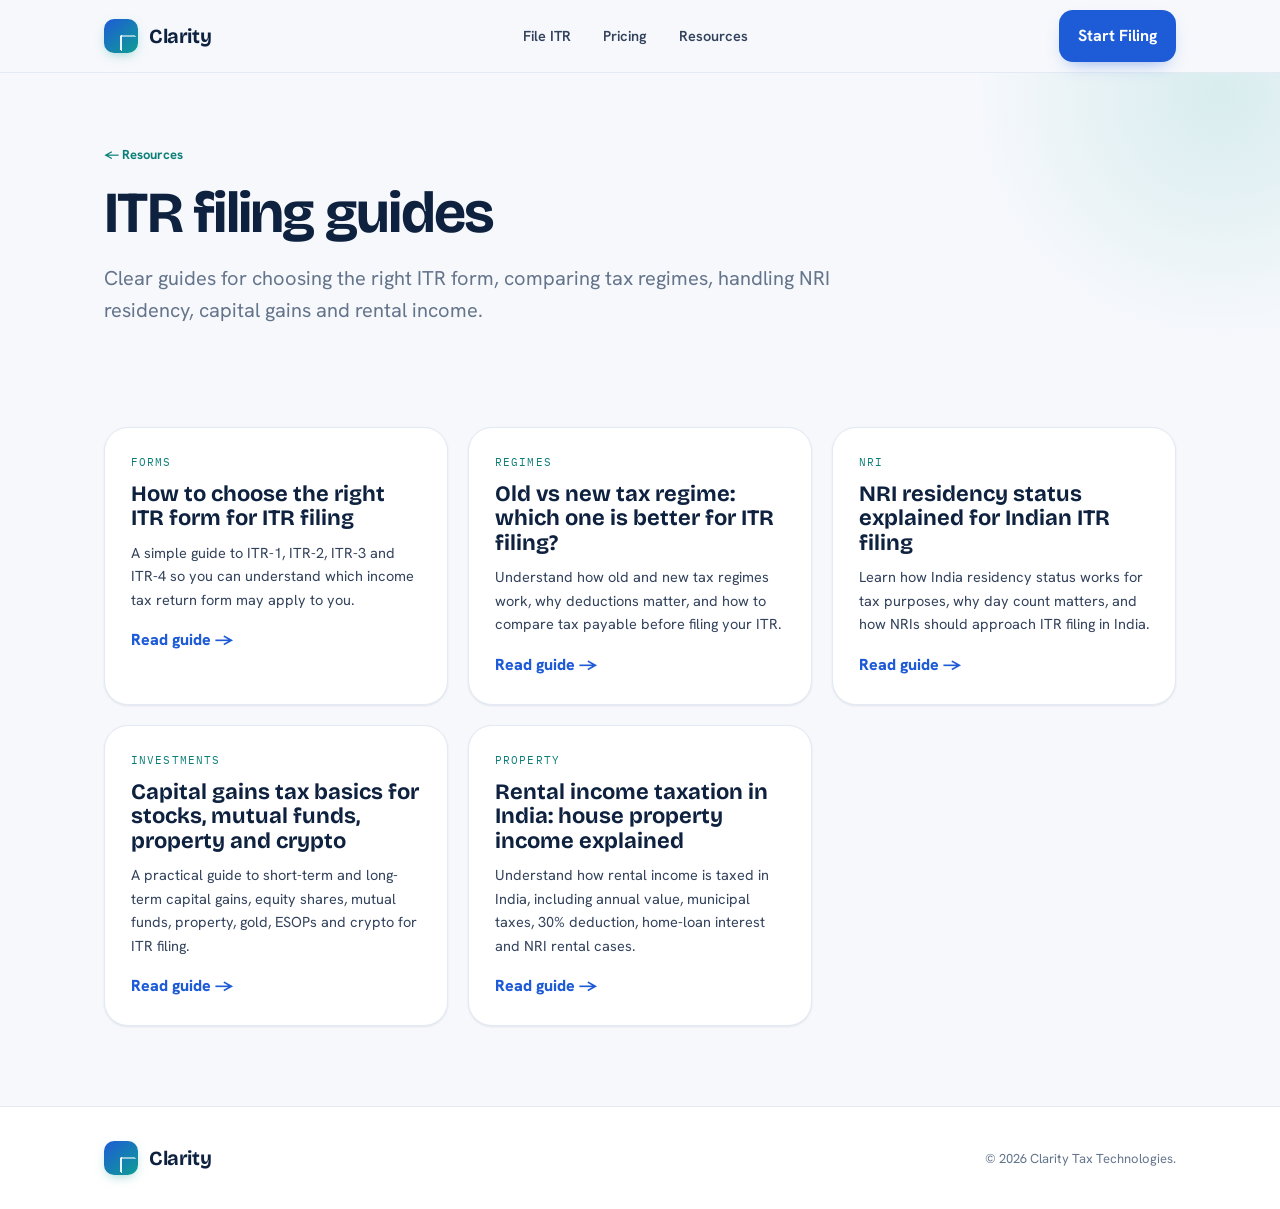
==== articles/index.html @ 89c98901 "Add files via upload" ====
<!DOCTYPE html><html lang="en"><head><meta charset="UTF-8"><meta name="viewport" content="width=device-width, initial-scale=1.0"><title>ITR filing guides | Clarity</title><meta name="description" content="Simple guides on ITR forms, old vs new regime, NRI residency, capital gains and rental income taxation in India."><link rel="preconnect" href="https://fonts.googleapis.com"><link rel="preconnect" href="https://fonts.gstatic.com" crossorigin><link href="https://fonts.googleapis.com/css2?family=Bricolage+Grotesque:opsz,wght@12..96,400;12..96,500;12..96,600;12..96,700;12..96,800&family=Hanken+Grotesk:wght@400;500;600;700&family=IBM+Plex+Mono:wght@400;500;600&display=swap" rel="stylesheet"><link rel="stylesheet" href="../assets/article.css"></head><body><header><div class="wrap nav"><a href="../index.html" class="logo"><span class="logo-mark"></span> Clarity</a><nav class="nav-links"><a href="../index.html#situations">File ITR</a><a href="../index.html#pricing">Pricing</a><a href="../index.html#resources">Resources</a></nav><a href="../index.html#tax-tool" class="btn btn-primary">Start Filing</a></div></header><main><section class="article-hero"><div class="wrap"><a href="../index.html#resources" class="crumb">← Resources</a><h1>ITR filing guides</h1><p class="dek">Clear guides for choosing the right ITR form, comparing tax regimes, handling NRI residency, capital gains and rental income.</p></div></section><section class="article-index"><div class="wrap index-grid"><a class="index-card" href="choose-right-itr-form.html"><div class="cat">Forms</div><h2>How to choose the right ITR form for ITR filing</h2><p>A simple guide to ITR-1, ITR-2, ITR-3 and ITR-4 so you can understand which income tax return form may apply to you.</p><span>Read guide →</span></a><a class="index-card" href="old-vs-new-tax-regime.html"><div class="cat">Regimes</div><h2>Old vs new tax regime: which one is better for ITR filing?</h2><p>Understand how old and new tax regimes work, why deductions matter, and how to compare tax payable before filing your ITR.</p><span>Read guide →</span></a><a class="index-card" href="nri-residency-status.html"><div class="cat">NRI</div><h2>NRI residency status explained for Indian ITR filing</h2><p>Learn how India residency status works for tax purposes, why day count matters, and how NRIs should approach ITR filing in India.</p><span>Read guide →</span></a><a class="index-card" href="capital-gains-tax-basics.html"><div class="cat">Investments</div><h2>Capital gains tax basics for stocks, mutual funds, property and crypto</h2><p>A practical guide to short-term and long-term capital gains, equity shares, mutual funds, property, gold, ESOPs and crypto for ITR filing.</p><span>Read guide →</span></a><a class="index-card" href="rental-income-taxation-india.html"><div class="cat">Property</div><h2>Rental income taxation in India: house property income explained</h2><p>Understand how rental income is taxed in India, including annual value, municipal taxes, 30% deduction, home-loan interest and NRI rental cases.</p><span>Read guide →</span></a></div></section></main><footer><div class="wrap foot"><a href="../index.html" class="logo"><span class="logo-mark"></span> Clarity</a><p>© 2026 Clarity Tax Technologies.</p></div></footer></body></html>
---- assets/article.css ----
:root{
  --canvas:#F6F8FC;--surface:#FFFFFF;--ink:#0E2240;--ink-soft:#33425C;--slate:#64748B;--line:#E3EAF4;--line-soft:#EDF1F8;--blue:#1E5BD6;--blue-deep:#1648AE;--blue-soft:#EAF1FE;--teal:#0E9E94;--teal-deep:#0B7F77;--mint:#DFF7EF;--mint-line:#B6ECDA;--amber:#C77A12;--display:'Bricolage Grotesque',system-ui,sans-serif;--body:'Hanken Grotesk',system-ui,sans-serif;--mono:'IBM Plex Mono',ui-monospace,monospace;--maxw:1120px;--r-md:16px;--r-lg:24px;--r-xl:32px;--shadow-sm:0 1px 2px rgba(14,34,64,.04),0 1px 3px rgba(14,34,64,.05);--shadow-md:0 8px 24px -8px rgba(14,34,64,.12),0 2px 8px -2px rgba(14,34,64,.06);--shadow-lg:0 24px 60px -20px rgba(14,34,64,.22),0 8px 24px -10px rgba(14,34,64,.10)}
*{box-sizing:border-box;margin:0;padding:0}html{scroll-behavior:smooth}body{font-family:var(--body);background:var(--canvas);color:var(--ink);line-height:1.62;-webkit-font-smoothing:antialiased;text-rendering:optimizeLegibility}a{color:inherit;text-decoration:none}p,li{color:var(--ink-soft)}.wrap{max-width:var(--maxw);margin:0 auto;padding:0 24px}.logo{display:flex;align-items:center;gap:11px;font-family:var(--display);font-weight:700;font-size:20px;letter-spacing:-.02em}.logo-mark{width:34px;height:34px;border-radius:10px;background:linear-gradient(140deg,var(--blue),var(--teal));position:relative;box-shadow:0 4px 12px -4px rgba(14,158,148,.5)}.logo-mark:after{content:"";position:absolute;inset:0;border-radius:10px;background:linear-gradient(90deg,transparent 46%,rgba(255,255,255,.9) 46%,rgba(255,255,255,.9) 54%,transparent 54%),linear-gradient(0deg,transparent 46%,rgba(255,255,255,.55) 46%,rgba(255,255,255,.55) 54%,transparent 54%);mask:radial-gradient(circle at 70% 70%,#000 30%,transparent 31%);-webkit-mask:radial-gradient(circle at 70% 70%,#000 30%,transparent 31%)}
header{position:sticky;top:0;z-index:10;background:rgba(246,248,252,.86);backdrop-filter:saturate(160%) blur(14px);border-bottom:1px solid var(--line)}.nav{height:72px;display:flex;align-items:center;justify-content:space-between}.nav-links{display:flex;gap:8px;align-items:center}.nav-links a{font-size:14.5px;font-weight:600;color:var(--ink-soft);padding:9px 12px;border-radius:10px}.nav-links a:hover{background:rgba(14,34,64,.045);color:var(--ink)}.btn{display:inline-flex;align-items:center;gap:8px;justify-content:center;font-weight:700;padding:12px 18px;border-radius:14px;border:1px solid transparent;transition:transform .2s,box-shadow .2s}.btn-primary{background:var(--blue);color:#fff;box-shadow:0 8px 18px -9px rgba(30,91,214,.55)}.btn-primary:hover{background:var(--blue-deep);transform:translateY(-2px)}.btn-ghost{background:#fff;border-color:var(--line);color:var(--ink)}.article-hero{padding:68px 0 38px;position:relative;overflow:hidden}.article-hero:before{content:"";position:absolute;width:560px;height:560px;right:-220px;top:-260px;background:radial-gradient(circle,rgba(14,158,148,.13),transparent 62%)}.crumb{font-size:13px;font-weight:700;color:var(--teal-deep);display:inline-flex;gap:8px;align-items:center;margin-bottom:18px}.article-hero h1{font-family:var(--display);font-size:clamp(36px,5vw,58px);line-height:1.05;letter-spacing:-.03em;max-width:860px;margin-bottom:18px}.dek{font-size:clamp(17px,1.7vw,20px);color:var(--slate);max-width:780px}.hero-actions{display:flex;gap:12px;flex-wrap:wrap;margin-top:28px}.article-shell{display:grid;grid-template-columns:minmax(0,1fr) 300px;gap:34px;align-items:start;padding:24px 0 74px}.article-card{background:var(--surface);border:1px solid var(--line);border-radius:var(--r-xl);box-shadow:var(--shadow-sm);padding:42px}.article-card h2{font-family:var(--display);font-size:clamp(25px,3vw,34px);letter-spacing:-.02em;line-height:1.12;margin:34px 0 12px}.article-card h2:first-child{margin-top:0}.article-card h3{font-family:var(--display);font-size:22px;margin:24px 0 8px}.article-card p{margin:0 0 16px}.article-card ul,.article-card ol{padding-left:22px;margin:0 0 20px}.article-card li{margin:8px 0}.quick-answer{background:linear-gradient(135deg,#EAF1FE,#E7F8F2);border:1px solid #CDE0FA;border-radius:22px;padding:22px;margin:24px 0}.quick-answer strong{color:var(--ink)}.table-wrap{overflow:auto;border:1px solid var(--line);border-radius:18px;margin:22px 0;background:#fff}.article-card table{border-collapse:collapse;width:100%;min-width:620px}.article-card th,.article-card td{padding:15px 16px;border-bottom:1px solid var(--line-soft);text-align:left;vertical-align:top}.article-card th{font-family:var(--mono);font-size:12px;text-transform:uppercase;letter-spacing:.08em;color:var(--teal-deep);background:#FBFCFE}.article-card tr:last-child td{border-bottom:0}.note{border-left:4px solid var(--teal);background:#F3FCF8;padding:16px 18px;border-radius:0 16px 16px 0;margin:22px 0;color:var(--ink-soft)}.warning{border-left-color:var(--amber);background:#FFF8EB}.toc{position:sticky;top:96px;background:#fff;border:1px solid var(--line);border-radius:24px;box-shadow:var(--shadow-sm);padding:22px}.toc h3{font-family:var(--display);font-size:18px;margin-bottom:12px}.toc a{display:block;padding:9px 0;color:var(--slate);font-size:14px;font-weight:600;border-bottom:1px solid var(--line-soft)}.toc a:last-child{border-bottom:0}.toc .cta{margin-top:18px;padding:18px;border-radius:18px;background:var(--blue-soft)}.toc .cta p{font-size:13.5px;margin-bottom:12px}.related{margin-top:28px;border-top:1px solid var(--line);padding-top:24px}.related-grid{display:grid;grid-template-columns:repeat(2,1fr);gap:14px}.related a{background:#FBFCFE;border:1px solid var(--line);border-radius:16px;padding:16px;font-weight:700;color:var(--ink);transition:transform .2s,box-shadow .2s}.related a:hover{transform:translateY(-2px);box-shadow:var(--shadow-sm)}.faq details{border:1px solid var(--line);border-radius:16px;padding:16px 18px;margin:12px 0;background:#fff}.faq summary{font-weight:800;cursor:pointer;color:var(--ink)}.faq details p{margin:12px 0 0}.source-note{font-size:13px;color:var(--slate);border-top:1px solid var(--line);margin-top:32px;padding-top:16px}.article-index{padding:62px 0 80px}.index-grid{display:grid;grid-template-columns:repeat(3,1fr);gap:20px}.index-card{background:#fff;border:1px solid var(--line);border-radius:24px;padding:26px;box-shadow:var(--shadow-sm);transition:transform .2s,box-shadow .2s}.index-card:hover{transform:translateY(-4px);box-shadow:var(--shadow-md)}.index-card .cat{font-family:var(--mono);font-size:11px;letter-spacing:.1em;text-transform:uppercase;color:var(--teal-deep);margin-bottom:10px}.index-card h2{font-family:var(--display);font-size:22px;line-height:1.12;margin-bottom:10px}.index-card p{font-size:14.5px}.index-card span{display:inline-flex;margin-top:16px;font-weight:800;color:var(--blue)}footer{background:#fff;border-top:1px solid var(--line);padding:34px 0}.foot{display:flex;align-items:center;justify-content:space-between;gap:20px;flex-wrap:wrap}.foot p{font-size:13px;color:var(--slate)}@media (max-width:900px){.article-shell{grid-template-columns:1fr}.toc{position:relative;top:auto}.index-grid{grid-template-columns:1fr 1fr}.article-card{padding:30px}.nav-links{display:none}}@media (max-width:620px){.wrap{padding:0 18px}.index-grid,.related-grid{grid-template-columns:1fr}.article-card{padding:24px;border-radius:24px}.article-hero{padding-top:46px}.btn{width:100%}}
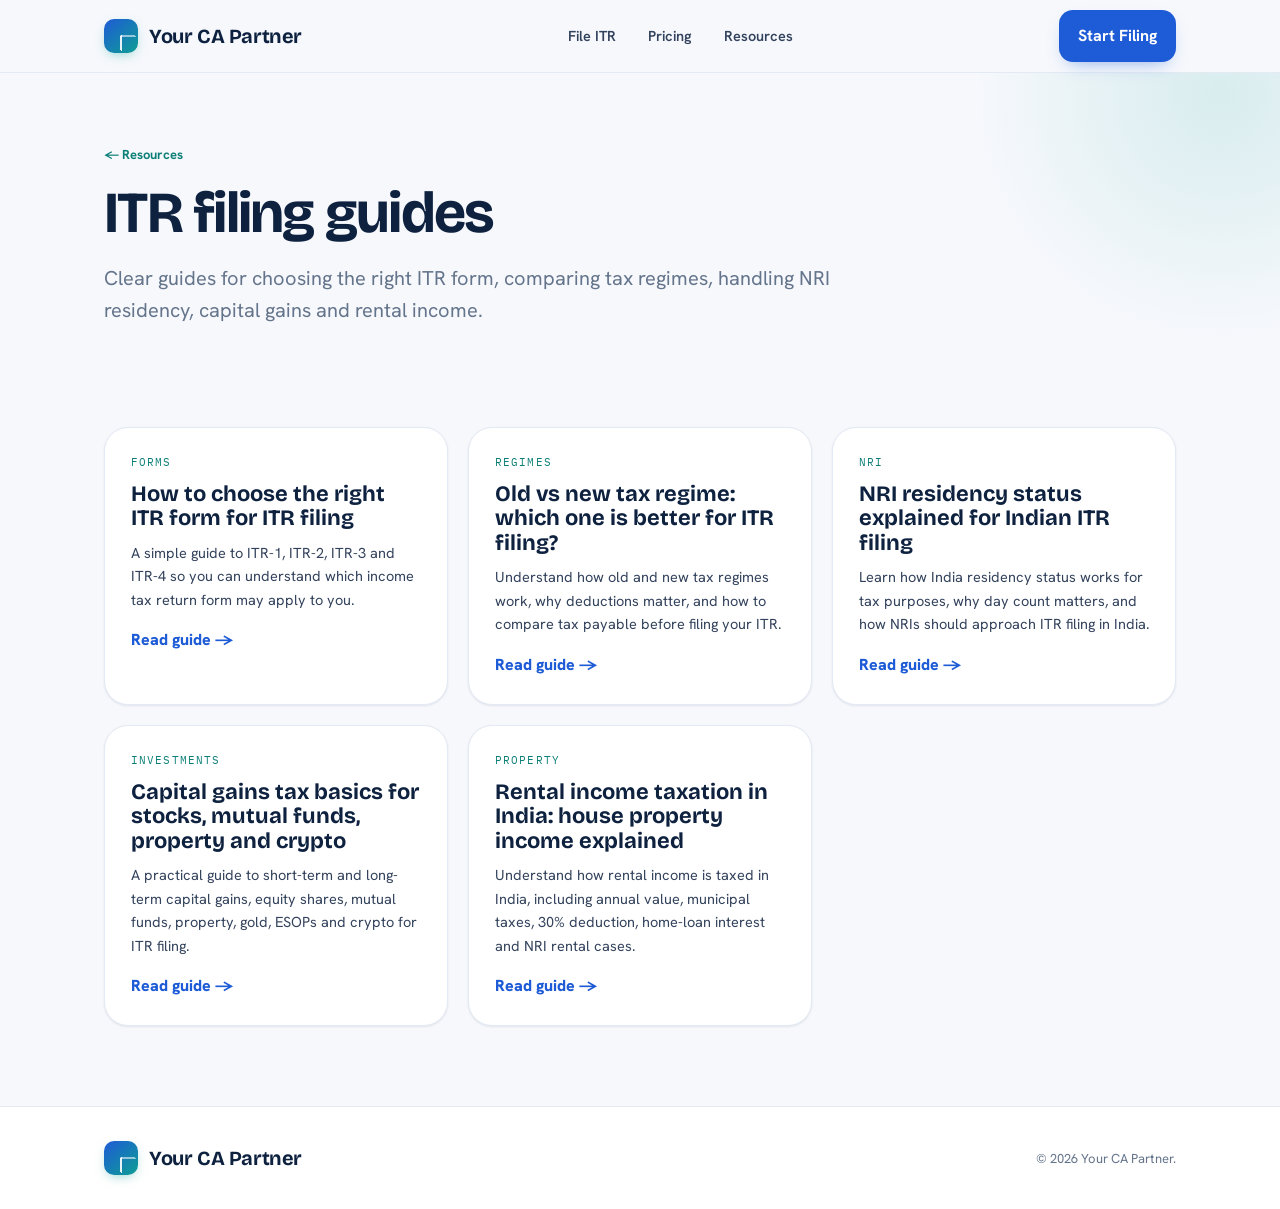
==== commit 6e8d1d4e: "Add files via upload" ====
--- a/articles/index.html
+++ b/articles/index.html
@@ -1 +1 @@
-<!DOCTYPE html><html lang="en"><head><meta charset="UTF-8"><meta name="viewport" content="width=device-width, initial-scale=1.0"><title>ITR filing guides | Clarity</title><meta name="description" content="Simple guides on ITR forms, old vs new regime, NRI residency, capital gains and rental income taxation in India."><link rel="preconnect" href="https://fonts.googleapis.com"><link rel="preconnect" href="https://fonts.gstatic.com" crossorigin><link href="https://fonts.googleapis.com/css2?family=Bricolage+Grotesque:opsz,wght@12..96,400;12..96,500;12..96,600;12..96,700;12..96,800&family=Hanken+Grotesk:wght@400;500;600;700&family=IBM+Plex+Mono:wght@400;500;600&display=swap" rel="stylesheet"><link rel="stylesheet" href="../assets/article.css"></head><body><header><div class="wrap nav"><a href="../index.html" class="logo"><span class="logo-mark"></span> Clarity</a><nav class="nav-links"><a href="../index.html#situations">File ITR</a><a href="../index.html#pricing">Pricing</a><a href="../index.html#resources">Resources</a></nav><a href="../index.html#tax-tool" class="btn btn-primary">Start Filing</a></div></header><main><section class="article-hero"><div class="wrap"><a href="../index.html#resources" class="crumb">← Resources</a><h1>ITR filing guides</h1><p class="dek">Clear guides for choosing the right ITR form, comparing tax regimes, handling NRI residency, capital gains and rental income.</p></div></section><section class="article-index"><div class="wrap index-grid"><a class="index-card" href="choose-right-itr-form.html"><div class="cat">Forms</div><h2>How to choose the right ITR form for ITR filing</h2><p>A simple guide to ITR-1, ITR-2, ITR-3 and ITR-4 so you can understand which income tax return form may apply to you.</p><span>Read guide →</span></a><a class="index-card" href="old-vs-new-tax-regime.html"><div class="cat">Regimes</div><h2>Old vs new tax regime: which one is better for ITR filing?</h2><p>Understand how old and new tax regimes work, why deductions matter, and how to compare tax payable before filing your ITR.</p><span>Read guide →</span></a><a class="index-card" href="nri-residency-status.html"><div class="cat">NRI</div><h2>NRI residency status explained for Indian ITR filing</h2><p>Learn how India residency status works for tax purposes, why day count matters, and how NRIs should approach ITR filing in India.</p><span>Read guide →</span></a><a class="index-card" href="capital-gains-tax-basics.html"><div class="cat">Investments</div><h2>Capital gains tax basics for stocks, mutual funds, property and crypto</h2><p>A practical guide to short-term and long-term capital gains, equity shares, mutual funds, property, gold, ESOPs and crypto for ITR filing.</p><span>Read guide →</span></a><a class="index-card" href="rental-income-taxation-india.html"><div class="cat">Property</div><h2>Rental income taxation in India: house property income explained</h2><p>Understand how rental income is taxed in India, including annual value, municipal taxes, 30% deduction, home-loan interest and NRI rental cases.</p><span>Read guide →</span></a></div></section></main><footer><div class="wrap foot"><a href="../index.html" class="logo"><span class="logo-mark"></span> Clarity</a><p>© 2026 Clarity Tax Technologies.</p></div></footer></body></html>+<!DOCTYPE html><html lang="en"><head><meta charset="UTF-8"><meta name="viewport" content="width=device-width, initial-scale=1.0"><title>ITR filing guides | Your CA Partner</title><meta name="description" content="Simple guides on ITR forms, old vs new regime, NRI residency, capital gains and rental income taxation in India."><link rel="preconnect" href="https://fonts.googleapis.com"><link rel="preconnect" href="https://fonts.gstatic.com" crossorigin><link href="https://fonts.googleapis.com/css2?family=Bricolage+Grotesque:opsz,wght@12..96,400;12..96,500;12..96,600;12..96,700;12..96,800&family=Hanken+Grotesk:wght@400;500;600;700&family=IBM+Plex+Mono:wght@400;500;600&display=swap" rel="stylesheet"><link rel="stylesheet" href="../assets/article.css"></head><body><header><div class="wrap nav"><a href="../index.html" class="logo"><span class="logo-mark"></span> Your CA Partner</a><nav class="nav-links"><a href="../index.html#situations">File ITR</a><a href="../index.html#pricing">Pricing</a><a href="../index.html#resources">Resources</a></nav><a href="../index.html#tax-tool" class="btn btn-primary">Start Filing</a></div></header><main><section class="article-hero"><div class="wrap"><a href="../index.html#resources" class="crumb">← Resources</a><h1>ITR filing guides</h1><p class="dek">Clear guides for choosing the right ITR form, comparing tax regimes, handling NRI residency, capital gains and rental income.</p></div></section><section class="article-index"><div class="wrap index-grid"><a class="index-card" href="choose-right-itr-form.html"><div class="cat">Forms</div><h2>How to choose the right ITR form for ITR filing</h2><p>A simple guide to ITR-1, ITR-2, ITR-3 and ITR-4 so you can understand which income tax return form may apply to you.</p><span>Read guide →</span></a><a class="index-card" href="old-vs-new-tax-regime.html"><div class="cat">Regimes</div><h2>Old vs new tax regime: which one is better for ITR filing?</h2><p>Understand how old and new tax regimes work, why deductions matter, and how to compare tax payable before filing your ITR.</p><span>Read guide →</span></a><a class="index-card" href="nri-residency-status.html"><div class="cat">NRI</div><h2>NRI residency status explained for Indian ITR filing</h2><p>Learn how India residency status works for tax purposes, why day count matters, and how NRIs should approach ITR filing in India.</p><span>Read guide →</span></a><a class="index-card" href="capital-gains-tax-basics.html"><div class="cat">Investments</div><h2>Capital gains tax basics for stocks, mutual funds, property and crypto</h2><p>A practical guide to short-term and long-term capital gains, equity shares, mutual funds, property, gold, ESOPs and crypto for ITR filing.</p><span>Read guide →</span></a><a class="index-card" href="rental-income-taxation-india.html"><div class="cat">Property</div><h2>Rental income taxation in India: house property income explained</h2><p>Understand how rental income is taxed in India, including annual value, municipal taxes, 30% deduction, home-loan interest and NRI rental cases.</p><span>Read guide →</span></a></div></section></main><footer><div class="wrap foot"><a href="../index.html" class="logo"><span class="logo-mark"></span> Your CA Partner</a><p>© 2026 Your CA Partner.</p></div></footer></body></html>
